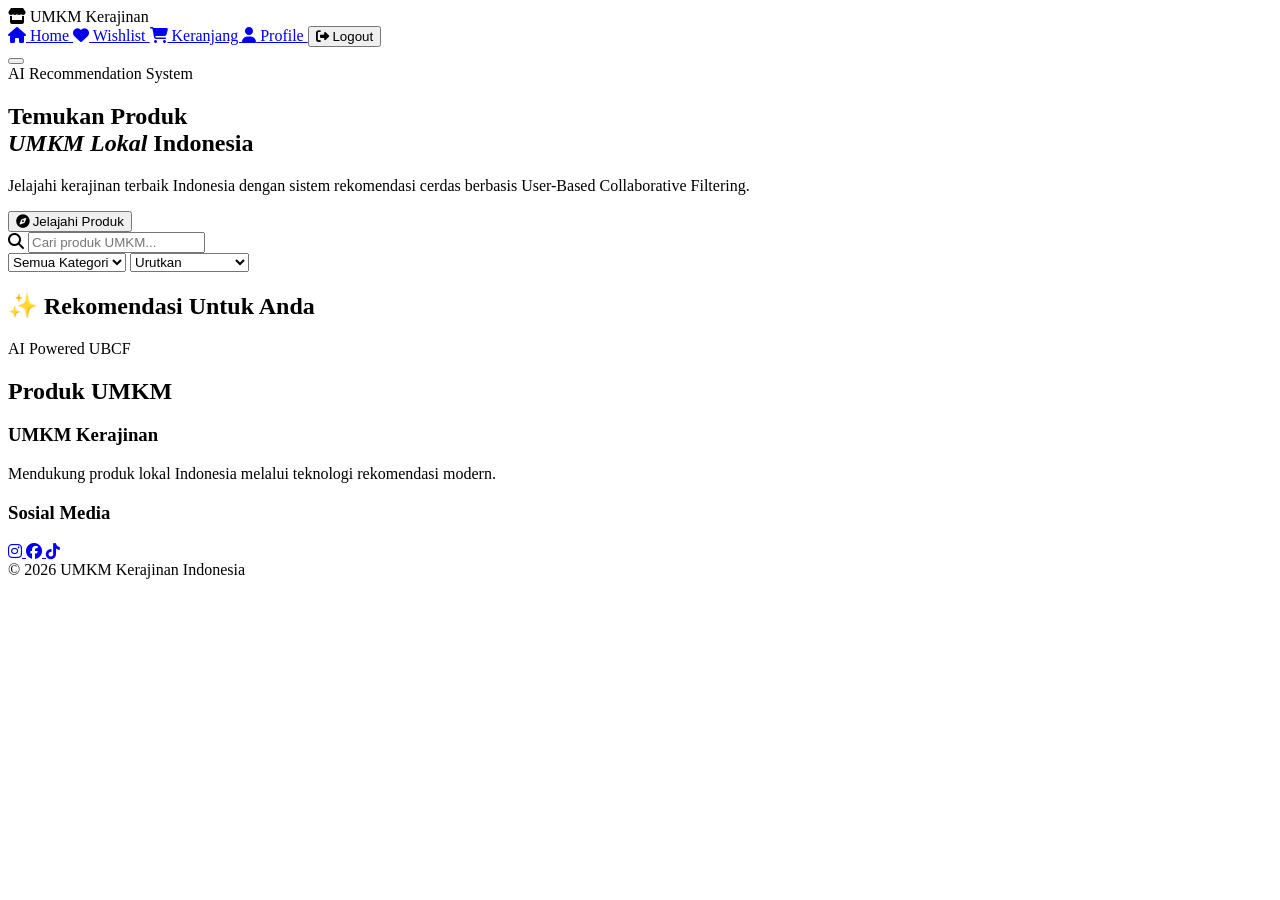
==== pages/home/index.html @ b2cfcdbc "first upload frontend" ====
<!-- index.html -->
<!DOCTYPE html>
<html lang="id">
<head>
  <meta charset="UTF-8" />
  <meta name="viewport" content="width=device-width, initial-scale=1.0" />
  <title>UMKM Kerajinan</title>

  <!-- FONTS -->
  <link rel="preconnect" href="https://fonts.googleapis.com">
  <link rel="preconnect" href="https://fonts.gstatic.com" crossorigin>
  <link
    href="https://fonts.googleapis.com/css2?family=Cormorant+Garamond:ital,wght@0,600;0,700;1,600;1,700&family=DM+Sans:wght@300;400;500;600;700&family=DM+Mono:wght@400;500;600&display=swap"
    rel="stylesheet"
  />

  <!-- ICONS -->
  <link
    rel="stylesheet"
    href="https://cdnjs.cloudflare.com/ajax/libs/font-awesome/6.5.2/css/all.min.css"
  />

  <link rel="stylesheet" href="/frontend/css/home.css" />
</head>

<body>

  <!-- NAVBAR -->
  <header class="navbar">

    <div class="logo">
      <i class="fa-solid fa-store"></i>
      <span>UMKM Kerajinan</span>
    </div>

    <nav class="nav-links" id="navLinks">
      <a href="#" class="active">
        <i class="fa-solid fa-house"></i>
        Home
      </a>
      <a href="../wishlist/wishlist.html">
        <i class="fa-solid fa-heart"></i>
        Wishlist
      </a>
      <a href="../keranjang/keranjang.html">
        <i class="fa-solid fa-cart-shopping"></i>
        Keranjang
      </a>
      <a href="/frontend/pages/profile/profile.html">
        <i class="fa-solid fa-user"></i>
        Profile
      </a>
      <button id="logoutBtn" class="logout-btn">
        <i class="fa-solid fa-right-from-bracket"></i>
        Logout
      </button>
    </nav>

    <button class="hamburger" id="hamburger" aria-label="Menu">
      <span></span><span></span><span></span>
    </button>

  </header>

  <!-- HERO -->
  <section class="hero">
    <div class="hero-content">

      <span class="hero-badge">
        AI Recommendation System
      </span>

      <h1>
        Temukan Produk<br>
        <em>UMKM Lokal</em> Indonesia
      </h1>

      <p>
        Jelajahi kerajinan terbaik Indonesia dengan sistem rekomendasi
        cerdas berbasis User-Based Collaborative Filtering.
      </p>

      <button id="exploreBtn">
        <i class="fa-solid fa-compass"></i>
        Jelajahi Produk
      </button>

    </div>
  </section>

  <!-- FILTER -->
  <section class="filter-section">

    <div class="search-box">
      <i class="fa-solid fa-magnifying-glass"></i>
      <input
        type="text"
        id="searchInput"
        placeholder="Cari produk UMKM..."
      />
    </div>

    <select id="kategoriSelect">
      <option value="">Semua Kategori</option>
    </select>

    <select id="sortSelect">
      <option value="">Urutkan</option>
      <option value="harga_asc">Harga Termurah</option>
      <option value="harga_desc">Harga Tertinggi</option>
      <option value="rating_desc">Rating Tertinggi</option>
    </select>

  </section>

  <!-- REKOMENDASI -->
  <section class="section">
    <div class="section-header">
      <h2>✨ Rekomendasi Untuk Anda</h2>
      <span class="ai-badge">AI Powered UBCF</span>
    </div>
    <div class="produk-grid" id="rekomendasiContainer">
      <!-- rekomendasi -->
    </div>
  </section>

  <!-- PRODUK -->
  <section class="section">
    <div class="section-header">
      <h2>Produk UMKM</h2>
    </div>
    <div class="produk-grid" id="produkContainer">
      <!-- produk -->
    </div>
  </section>

  <!-- LOADING -->
  <div class="loading-container hidden" id="loadingContainer">
    <div class="spinner"></div>
  </div>

  <!-- TOAST -->
  <div id="toast"></div>

  <!-- FOOTER -->
  <footer class="footer">
    <div class="footer-content">

      <div>
        <h3>UMKM Kerajinan</h3>
        <p>
          Mendukung produk lokal Indonesia melalui teknologi
          rekomendasi modern.
        </p>
      </div>

      <div>
        <h3>Sosial Media</h3>
        <div class="socials">
          <a href="#" aria-label="Instagram">
            <i class="fab fa-instagram"></i>
          </a>
          <a href="#" aria-label="Facebook">
            <i class="fab fa-facebook"></i>
          </a>
          <a href="#" aria-label="TikTok">
            <i class="fab fa-tiktok"></i>
          </a>
        </div>
      </div>

    </div>
    <div class="copyright">
      © 2026 UMKM Kerajinan Indonesia
    </div>
  </footer>

  <script type="module" src="/frontend/js/home.js"></script>

</body>
</html>
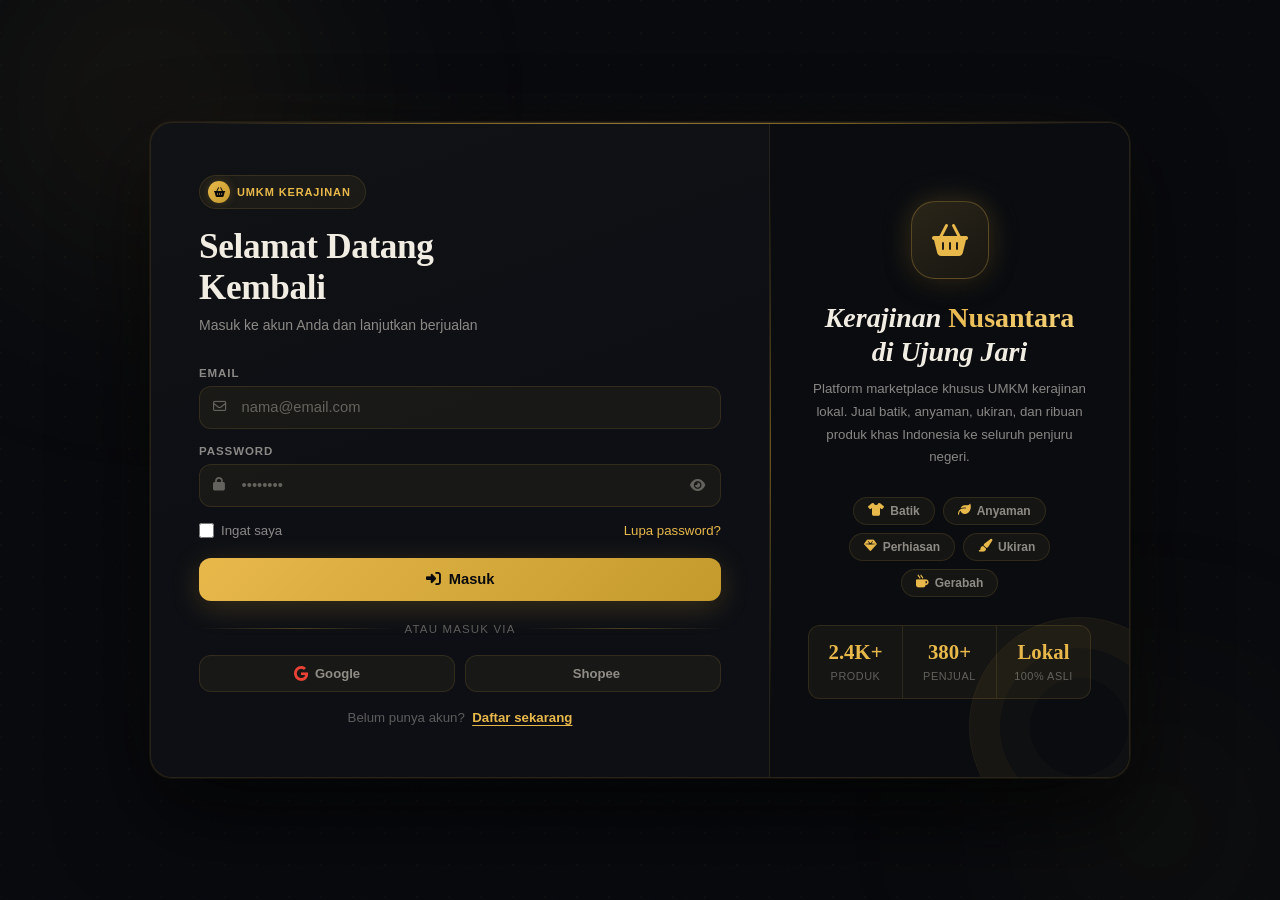
==== commit 88b88550: "u" ====
--- a/pages/home/index.html
+++ b/pages/home/index.html
@@ -20,7 +20,7 @@
     href="https://cdnjs.cloudflare.com/ajax/libs/font-awesome/6.5.2/css/all.min.css"
   />
 
-  <link rel="stylesheet" href="/frontend/css/home.css" />
+  <link rel="stylesheet" href="../../css/home.css" />
 </head>
 
 <body>
@@ -46,7 +46,7 @@
         <i class="fa-solid fa-cart-shopping"></i>
         Keranjang
       </a>
-      <a href="/frontend/pages/profile/profile.html">
+      <a href="../profile/profile.html">
         <i class="fa-solid fa-user"></i>
         Profile
       </a>
@@ -175,7 +175,7 @@
     </div>
   </footer>
 
-  <script type="module" src="/frontend/js/home.js"></script>
+  <script type="module" src="../../js/home.js"></script>
 
 </body>
 </html>
--- a/css/home.css
+++ b/css/home.css
@@ -0,0 +1,708 @@
+/* ═══════════════════════════════════════════════════════
+   home.css  —  Dark Luxury Home for UMKM Kerajinan
+   Design language matches keranjang.css
+   ═══════════════════════════════════════════════════════ */
+
+/* ── TOKENS ── */
+:root {
+  --bg-base:        #09090b;
+  --bg-surface:     #0f0f12;
+  --bg-card:        rgba(255,255,255,0.038);
+  --bg-card-hover:  rgba(255,255,255,0.065);
+
+  --gold:           #c9a84c;
+  --gold-bright:    #f0c96b;
+  --gold-pale:      #e8d8a0;
+  --gold-dim:       rgba(201,168,76,0.13);
+  --gold-glow:      rgba(201,168,76,0.32);
+  --gold-glow-lg:   rgba(201,168,76,0.18);
+
+  --text-primary:   #f2ede4;
+  --text-secondary: #9e9278;
+  --text-muted:     #56503e;
+
+  --border:         rgba(201,168,76,0.10);
+  --border-hover:   rgba(201,168,76,0.32);
+  --border-card:    rgba(255,255,255,0.06);
+
+  --radius-xs:      6px;
+  --radius-sm:      10px;
+  --radius-md:      16px;
+  --radius-lg:      22px;
+  --radius-xl:      30px;
+
+  --font-display:   'Cormorant Garamond', Georgia, serif;
+  --font-body:      'DM Sans', sans-serif;
+  --font-mono:      'DM Mono', monospace;
+
+  --shadow-card:    0 4px 28px rgba(0,0,0,0.55);
+  --shadow-gold:    0 8px 40px rgba(201,168,76,0.18);
+  --shadow-lift:    0 20px 60px rgba(0,0,0,0.7), 0 0 40px rgba(201,168,76,0.12);
+
+  --ease:           cubic-bezier(0.4,0,0.2,1);
+  --t:              0.28s;
+  --t-slow:         0.55s;
+
+  --nav-h:          68px;
+}
+
+/* ── RESET ── */
+*, *::before, *::after { box-sizing: border-box; margin: 0; padding: 0; }
+html { scroll-behavior: smooth; }
+
+body {
+  font-family: var(--font-body);
+  background: var(--bg-base);
+  color: var(--text-primary);
+  min-height: 100vh;
+  overflow-x: hidden;
+}
+
+/* Noise grain overlay */
+body::after {
+  content: '';
+  position: fixed;
+  inset: 0;
+  pointer-events: none;
+  z-index: 0;
+  opacity: 0.35;
+  background-image: url("data:image/svg+xml,%3Csvg viewBox='0 0 200 200' xmlns='http://www.w3.org/2000/svg'%3E%3Cfilter id='n'%3E%3CfeTurbulence type='fractalNoise' baseFrequency='0.85' numOctaves='4' stitchTiles='stitch'/%3E%3C/filter%3E%3Crect width='100%25' height='100%25' filter='url(%23n)' opacity='0.05'/%3E%3C/svg%3E");
+}
+
+/* ── GLASS CARD ── */
+.glass-card {
+  background: var(--bg-card);
+  border: 1px solid var(--border-card);
+  backdrop-filter: blur(18px) saturate(1.3);
+  -webkit-backdrop-filter: blur(18px) saturate(1.3);
+  border-radius: var(--radius-lg);
+}
+
+/* ════════════════════════
+   NAVBAR
+   ════════════════════════ */
+.navbar {
+  position: sticky;
+  top: 0;
+  z-index: 200;
+  height: var(--nav-h);
+  background: rgba(9,9,11,0.88);
+  backdrop-filter: blur(28px) saturate(1.6);
+  -webkit-backdrop-filter: blur(28px) saturate(1.6);
+  border-bottom: 1px solid var(--border);
+  display: flex;
+  align-items: center;
+  padding: 0 6%;
+  justify-content: space-between;
+}
+
+.logo {
+  display: flex;
+  align-items: center;
+  gap: 10px;
+  text-decoration: none;
+}
+.logo i {
+  width: 34px; height: 34px;
+  border-radius: 9px;
+  background: linear-gradient(135deg, var(--gold), var(--gold-bright));
+  display: flex; align-items: center; justify-content: center;
+  font-size: 13px; color: #09090b;
+  box-shadow: 0 4px 16px var(--gold-glow);
+}
+.logo span {
+  font-family: var(--font-display);
+  font-size: 20px;
+  font-weight: 700;
+  color: var(--text-primary);
+}
+
+.nav-links {
+  display: flex;
+  align-items: center;
+  gap: 4px;
+  list-style: none;
+}
+.nav-links a {
+  display: flex; align-items: center; gap: 7px;
+  padding: 7px 14px;
+  border-radius: var(--radius-sm);
+  color: var(--text-secondary);
+  text-decoration: none;
+  font-size: 13.5px;
+  font-weight: 500;
+  transition: color var(--t), background var(--t);
+}
+.nav-links a:hover { color: var(--text-primary); background: rgba(255,255,255,0.04); }
+.nav-links a.active {
+  color: var(--gold);
+  background: var(--gold-dim);
+  box-shadow: inset 0 0 0 1px rgba(201,168,76,0.22);
+}
+
+.logout-btn {
+  display: flex; align-items: center; gap: 8px;
+  padding: 7px 16px;
+  background: transparent;
+  border: 1px solid var(--border-hover);
+  border-radius: var(--radius-sm);
+  color: var(--gold);
+  font-family: var(--font-body);
+  font-size: 13px; font-weight: 500;
+  cursor: pointer;
+  transition: background var(--t), box-shadow var(--t);
+}
+.logout-btn:hover { background: var(--gold-dim); box-shadow: 0 0 18px var(--gold-glow); }
+
+.hamburger {
+  display: none;
+  flex-direction: column;
+  justify-content: space-between;
+  width: 24px; height: 17px;
+  background: none; border: none; cursor: pointer; padding: 0;
+}
+.hamburger span {
+  display: block; height: 2px;
+  background: var(--text-secondary); border-radius: 2px;
+  transition: var(--t);
+}
+
+/* ════════════════════════
+   HERO
+   ════════════════════════ */
+.hero {
+  position: relative;
+  z-index: 1;
+  padding: 110px 6% 120px;
+  overflow: hidden;
+}
+
+/* decorative radial orbs */
+.hero::before {
+  content: '';
+  position: absolute;
+  top: -120px; left: -80px;
+  width: 700px; height: 700px;
+  border-radius: 50%;
+  background: radial-gradient(circle, rgba(201,168,76,0.09), transparent 65%);
+  pointer-events: none;
+  filter: blur(40px);
+}
+.hero::after {
+  content: '';
+  position: absolute;
+  bottom: -100px; right: -100px;
+  width: 500px; height: 500px;
+  border-radius: 50%;
+  background: radial-gradient(circle, rgba(201,168,76,0.06), transparent 65%);
+  pointer-events: none;
+  filter: blur(60px);
+}
+
+.hero-content {
+  max-width: 680px;
+  position: relative;
+  z-index: 2;
+}
+
+.hero-badge {
+  display: inline-flex;
+  align-items: center;
+  gap: 8px;
+  background: var(--gold-dim);
+  border: 1px solid rgba(201,168,76,0.28);
+  color: var(--gold);
+  padding: 8px 16px;
+  border-radius: 999px;
+  font-size: 11px;
+  font-weight: 700;
+  letter-spacing: 0.12em;
+  text-transform: uppercase;
+  font-family: var(--font-mono);
+  margin-bottom: 28px;
+}
+.hero-badge::before {
+  content: '';
+  width: 6px; height: 6px;
+  border-radius: 50%;
+  background: var(--gold-bright);
+  box-shadow: 0 0 8px var(--gold-bright);
+  animation: blink 2s ease-in-out infinite;
+}
+@keyframes blink {
+  0%,100% { opacity: 1; }
+  50%      { opacity: 0.3; }
+}
+
+.hero h1 {
+  font-family: var(--font-display);
+  font-size: clamp(42px, 6vw, 72px);
+  font-weight: 700;
+  line-height: 1.05;
+  color: var(--text-primary);
+  margin-bottom: 22px;
+}
+.hero h1 em {
+  color: var(--gold);
+  font-style: italic;
+}
+
+.hero p {
+  font-size: 15px;
+  color: var(--text-secondary);
+  line-height: 1.8;
+  margin-bottom: 40px;
+  max-width: 520px;
+}
+
+#exploreBtn {
+  display: inline-flex;
+  align-items: center;
+  gap: 10px;
+  padding: 14px 32px;
+  background: linear-gradient(135deg, var(--gold), var(--gold-bright));
+  border: none;
+  border-radius: var(--radius-md);
+  color: #09090b;
+  font-family: var(--font-body);
+  font-size: 14px;
+  font-weight: 700;
+  cursor: pointer;
+  box-shadow: 0 6px 24px var(--gold-glow);
+  transition: transform var(--t), box-shadow var(--t);
+  letter-spacing: 0.02em;
+}
+#exploreBtn:hover {
+  transform: translateY(-3px);
+  box-shadow: 0 14px 40px var(--gold-glow);
+}
+
+/* ════════════════════════
+   FILTER SECTION
+   ════════════════════════ */
+.filter-section {
+  position: relative;
+  z-index: 1;
+  display: flex;
+  gap: 14px;
+  padding: 0 6% 48px;
+  flex-wrap: wrap;
+}
+
+.search-box {
+  flex: 1;
+  min-width: 260px;
+  position: relative;
+}
+.search-box i {
+  position: absolute;
+  left: 16px;
+  top: 50%;
+  transform: translateY(-50%);
+  color: var(--gold);
+  font-size: 14px;
+  pointer-events: none;
+}
+.search-box input {
+  width: 100%;
+  height: 50px;
+  background: var(--bg-card);
+  border: 1px solid var(--border-card);
+  border-radius: var(--radius-md);
+  color: var(--text-primary);
+  padding: 0 18px 0 46px;
+  font-family: var(--font-body);
+  font-size: 14px;
+  outline: none;
+  backdrop-filter: blur(12px);
+  transition: border-color var(--t), box-shadow var(--t);
+}
+.search-box input::placeholder { color: var(--text-muted); }
+.search-box input:focus {
+  border-color: var(--border-hover);
+  box-shadow: 0 0 0 3px rgba(201,168,76,0.1);
+}
+
+.filter-section select {
+  min-width: 200px;
+  height: 50px;
+  background: var(--bg-card);
+  border: 1px solid var(--border-card);
+  border-radius: var(--radius-md);
+  color: var(--text-primary);
+  padding: 0 18px;
+  font-family: var(--font-body);
+  font-size: 14px;
+  outline: none;
+  cursor: pointer;
+  backdrop-filter: blur(12px);
+  transition: border-color var(--t), box-shadow var(--t);
+  appearance: none;
+  background-image: url("data:image/svg+xml,%3Csvg xmlns='http://www.w3.org/2000/svg' width='12' height='8' fill='none'%3E%3Cpath d='M1 1l5 5 5-5' stroke='%239e9278' stroke-width='1.5' stroke-linecap='round'/%3E%3C/svg%3E");
+  background-repeat: no-repeat;
+  background-position: right 16px center;
+  padding-right: 40px;
+}
+.filter-section select:focus {
+  border-color: var(--border-hover);
+  box-shadow: 0 0 0 3px rgba(201,168,76,0.1);
+}
+.filter-section select option {
+  background: #111115;
+  color: var(--text-primary);
+}
+
+/* ════════════════════════
+   SECTIONS
+   ════════════════════════ */
+.section {
+  position: relative;
+  z-index: 1;
+  padding: 10px 6% 80px;
+}
+
+.section-header {
+  display: flex;
+  justify-content: space-between;
+  align-items: center;
+  margin-bottom: 32px;
+}
+.section-header h2 {
+  font-family: var(--font-display);
+  font-size: clamp(26px, 4vw, 38px);
+  font-weight: 700;
+  color: var(--text-primary);
+}
+
+.ai-badge {
+  display: inline-flex;
+  align-items: center;
+  gap: 7px;
+  background: var(--gold-dim);
+  border: 1px solid rgba(201,168,76,0.25);
+  color: var(--gold);
+  padding: 7px 14px;
+  border-radius: 999px;
+  font-size: 11px;
+  font-weight: 700;
+  letter-spacing: 0.1em;
+  text-transform: uppercase;
+  font-family: var(--font-mono);
+}
+.ai-badge::before {
+  content: '✦';
+  font-size: 10px;
+}
+
+/* ════════════════════════
+   PRODUK GRID
+   ════════════════════════ */
+.produk-grid {
+  display: grid;
+  grid-template-columns: repeat(auto-fill, minmax(280px, 1fr));
+  gap: 22px;
+}
+
+/* ════════════════════════
+   PRODUK CARD
+   ════════════════════════ */
+.produk-card {
+  background: var(--bg-card);
+  border: 1px solid var(--border-card);
+  border-radius: var(--radius-lg);
+  overflow: hidden;
+  backdrop-filter: blur(18px) saturate(1.3);
+  transition: transform var(--t-slow) var(--ease), box-shadow var(--t-slow) var(--ease), border-color var(--t) var(--ease);
+  position: relative;
+  animation: cardIn 0.5s var(--ease) both;
+}
+@keyframes cardIn {
+  from { opacity: 0; transform: translateY(20px); }
+  to   { opacity: 1; transform: translateY(0); }
+}
+.produk-card:hover {
+  transform: translateY(-6px);
+  box-shadow: var(--shadow-lift);
+  border-color: var(--border-hover);
+}
+
+/* shimmer left border on hover */
+.produk-card::before {
+  content: '';
+  position: absolute;
+  top: 0; left: 0; bottom: 0;
+  width: 2px;
+  background: linear-gradient(180deg, transparent, var(--gold), transparent);
+  opacity: 0;
+  transition: opacity var(--t);
+}
+.produk-card:hover::before { opacity: 1; }
+
+.produk-image {
+  width: 100%;
+  height: 220px;
+  object-fit: cover;
+  transition: transform var(--t-slow) var(--ease);
+}
+.produk-card:hover .produk-image {
+  transform: scale(1.05);
+}
+
+.produk-content {
+  padding: 22px;
+}
+
+.badge {
+  display: inline-block;
+  background: var(--gold-dim);
+  border: 1px solid rgba(201,168,76,0.22);
+  color: var(--gold);
+  padding: 4px 12px;
+  border-radius: 999px;
+  font-size: 10px;
+  font-weight: 700;
+  letter-spacing: 0.1em;
+  text-transform: uppercase;
+  font-family: var(--font-mono);
+  margin-bottom: 12px;
+}
+
+.produk-title {
+  font-family: var(--font-display);
+  font-size: 19px;
+  font-weight: 600;
+  color: var(--text-primary);
+  line-height: 1.3;
+  margin-bottom: 10px;
+  white-space: nowrap;
+  overflow: hidden;
+  text-overflow: ellipsis;
+}
+
+.produk-price {
+  font-family: var(--font-mono);
+  font-size: 18px;
+  font-weight: 700;
+  color: var(--gold-bright);
+  margin-bottom: 8px;
+  text-shadow: 0 0 20px var(--gold-glow);
+}
+
+.produk-meta {
+  font-size: 12px;
+  color: var(--text-secondary);
+  margin-bottom: 20px;
+  font-family: var(--font-mono);
+}
+
+.produk-actions {
+  display: flex;
+  gap: 8px;
+}
+
+.btn {
+  flex: 1;
+  border: none;
+  border-radius: var(--radius-sm);
+  padding: 10px 8px;
+  cursor: pointer;
+  font-family: var(--font-body);
+  font-size: 12px;
+  font-weight: 600;
+  transition: transform var(--t), box-shadow var(--t), background var(--t);
+  display: flex;
+  align-items: center;
+  justify-content: center;
+  gap: 5px;
+}
+.btn:hover { transform: translateY(-2px); }
+
+.btn-primary {
+  background: linear-gradient(135deg, var(--gold), var(--gold-bright));
+  color: #09090b;
+  box-shadow: 0 4px 16px var(--gold-glow-lg);
+}
+.btn-primary:hover {
+  box-shadow: 0 8px 28px var(--gold-glow);
+}
+
+.btn-secondary {
+  background: rgba(255,255,255,0.05);
+  border: 1px solid var(--border-card);
+  color: var(--text-secondary);
+}
+.btn-secondary:hover {
+  color: var(--text-primary);
+  border-color: var(--border-hover);
+  background: rgba(255,255,255,0.08);
+}
+
+/* Wishlist btn special */
+.wishlist-btn { flex: 0 0 44px; font-size: 15px; }
+
+/* ════════════════════════
+   LOADING
+   ════════════════════════ */
+.loading-container {
+  position: fixed;
+  inset: 0;
+  background: rgba(0,0,0,0.65);
+  backdrop-filter: blur(6px);
+  display: flex;
+  justify-content: center;
+  align-items: center;
+  z-index: 9999;
+}
+.spinner {
+  width: 52px; height: 52px;
+  border: 3px solid rgba(201,168,76,0.15);
+  border-top: 3px solid var(--gold-bright);
+  border-radius: 50%;
+  animation: spin 0.9s linear infinite;
+  box-shadow: 0 0 30px var(--gold-glow);
+}
+@keyframes spin { to { transform: rotate(360deg); } }
+.hidden { display: none !important; }
+
+/* ════════════════════════
+   TOAST
+   ════════════════════════ */
+#toast {
+  position: fixed;
+  top: calc(var(--nav-h) + 16px);
+  right: 24px;
+  z-index: 9999;
+  display: flex;
+  align-items: center;
+  gap: 12px;
+  padding: 13px 18px;
+  border-radius: var(--radius-md);
+  background: rgba(12,12,14,0.96);
+  border: 1px solid rgba(201,168,76,0.3);
+  backdrop-filter: blur(24px);
+  color: var(--text-primary);
+  font-size: 13px;
+  min-width: 260px; max-width: 360px;
+  box-shadow: var(--shadow-card);
+  opacity: 0;
+  transform: translateX(40px);
+  pointer-events: none;
+  transition: opacity 0.35s var(--ease), transform 0.35s var(--ease);
+}
+#toast.show {
+  opacity: 1;
+  transform: translateX(0);
+  pointer-events: auto;
+}
+
+/* ════════════════════════
+   EMPTY STATE
+   ════════════════════════ */
+.empty-state {
+  grid-column: 1 / -1;
+  text-align: center;
+  padding: 80px 24px;
+  color: var(--text-muted);
+  font-size: 14px;
+}
+
+/* ════════════════════════
+   FOOTER
+   ════════════════════════ */
+.footer {
+  position: relative;
+  z-index: 1;
+  margin-top: 40px;
+  border-top: 1px solid var(--border);
+  background: var(--bg-surface);
+}
+.footer-content {
+  max-width: 1300px;
+  margin: 0 auto;
+  padding: 56px 6% 40px;
+  display: flex;
+  justify-content: space-between;
+  gap: 40px;
+  flex-wrap: wrap;
+}
+.footer-content h3 {
+  font-family: var(--font-display);
+  font-size: 18px;
+  font-weight: 700;
+  color: var(--text-primary);
+  margin-bottom: 10px;
+}
+.footer-content p {
+  font-size: 13px;
+  color: var(--text-muted);
+  line-height: 1.7;
+  max-width: 260px;
+}
+.socials {
+  display: flex;
+  gap: 10px;
+  margin-top: 14px;
+}
+.socials a {
+  width: 36px; height: 36px;
+  border-radius: 9px;
+  background: var(--bg-card);
+  border: 1px solid var(--border);
+  color: var(--text-secondary);
+  display: flex; align-items: center; justify-content: center;
+  font-size: 14px;
+  text-decoration: none;
+  transition: color var(--t), border-color var(--t), box-shadow var(--t);
+}
+.socials a:hover {
+  color: var(--gold);
+  border-color: var(--border-hover);
+  box-shadow: 0 0 14px var(--gold-glow);
+}
+.copyright {
+  max-width: 1300px;
+  margin: 0 auto;
+  padding: 18px 6%;
+  border-top: 1px solid var(--border);
+  font-size: 12px;
+  color: var(--text-muted);
+  text-align: center;
+}
+
+/* ════════════════════════
+   RESPONSIVE
+   ════════════════════════ */
+@media (max-width: 768px) {
+  .hamburger { display: flex; }
+  .nav-links {
+    position: fixed;
+    top: var(--nav-h); left: 0; right: 0;
+    background: rgba(9,9,11,0.98);
+    flex-direction: column;
+    padding: 16px;
+    border-bottom: 1px solid var(--border);
+    gap: 4px;
+    z-index: 199;
+    backdrop-filter: blur(20px);
+    display: none;
+  }
+  .nav-links.show { display: flex; }
+  .nav-links a { padding: 13px 16px; }
+
+  .hero h1 { font-size: 38px; }
+
+  .section-header {
+    flex-direction: column;
+    align-items: flex-start;
+    gap: 14px;
+  }
+
+  #toast { right: 16px; left: 16px; max-width: unset; min-width: unset; }
+}
+
+@media (max-width: 480px) {
+  .hero { padding: 70px 5% 80px; }
+  .filter-section { padding: 0 5% 36px; }
+  .section { padding: 10px 5% 60px; }
+  .navbar { padding: 0 5%; }
+}
